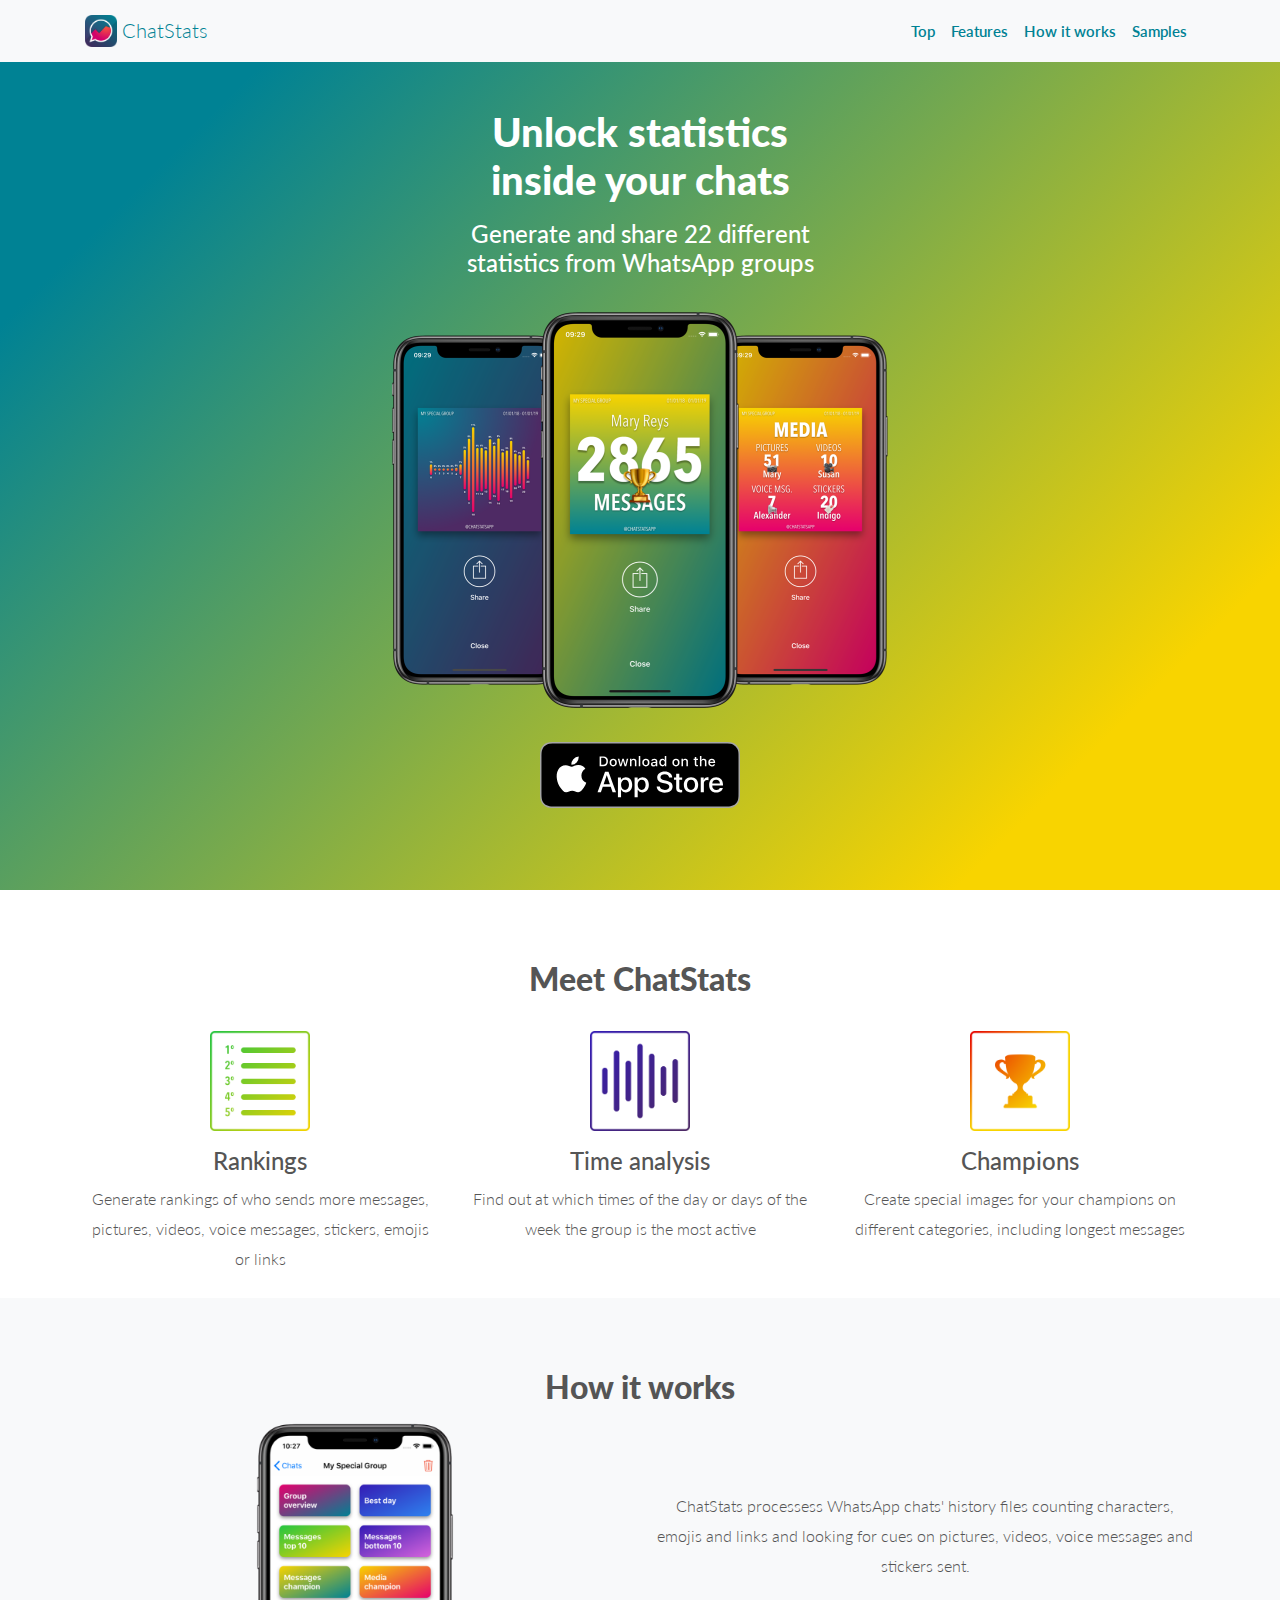
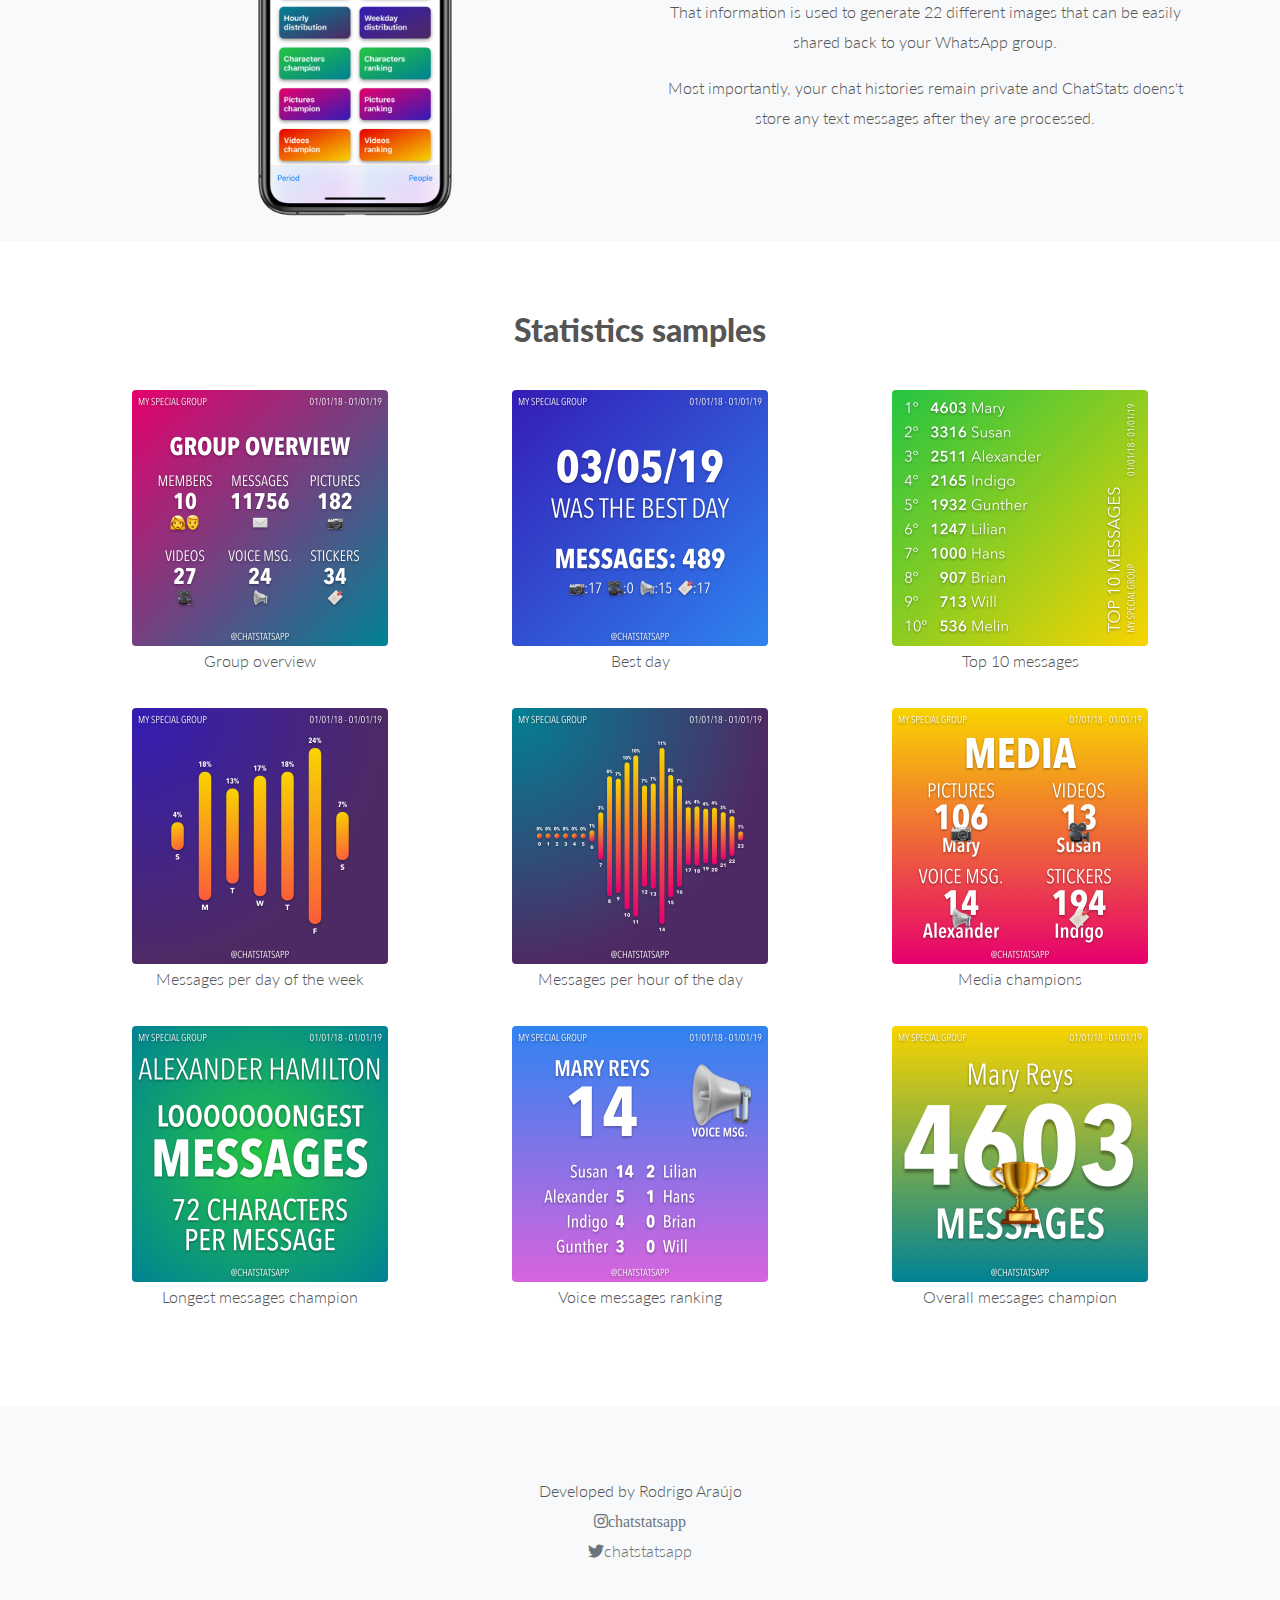
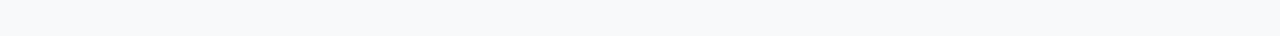
==== index.html @ 795584f9 "Adding favicon" ====
<!doctype html>
<html lang="en">
    <head>
        <!-- Required meta tags -->
        <meta charset="utf-8">
        <meta name="viewport" content="width=device-width, initial-scale=1, shrink-to-fit=no">
 
        <title>ChatStats – Unlock statistics inside your chats</title>
 
        <!-- CSS -->
        <link href="https://fonts.googleapis.com/css?family=Lato:400,900" rel="stylesheet">
        <link rel="stylesheet" href="https://maxcdn.bootstrapcdn.com/bootstrap/4.0.0/css/bootstrap.min.css" integrity="sha384-Gn5384xqQ1aoWXA+058RXPxPg6fy4IWvTNh0E263XmFcJlSAwiGgFAW/dAiS6JXm" crossorigin="anonymous">
        <link rel="stylesheet" href="https://use.fontawesome.com/releases/v5.0.6/css/all.css">
        <link rel="stylesheet" href="assets/css/styles.css">
        
        <!-- Favicon and touch icons -->
        <link rel="apple-touch-icon" sizes="180x180" href="assets/ico/apple-touch-icon.png">
        <link rel="icon" type="image/png" sizes="32x32" href="assets/ico/favicon-32x32.png">
        <link rel="icon" type="image/png" sizes="16x16" href="assets/ico/favicon-16x16.png">
        <link rel="manifest" href="assets/ico/site.webmanifest">
        <link rel="mask-icon" href="assets/ico/safari-pinned-tab.svg" color="#5bbad5">
        <meta name="msapplication-TileColor" content="#da532c">
        <meta name="theme-color" content="#ffffff">

    </head>
 
    <body>
        <!-- beginning of the page's code -->

        <!-- Top menu -->
        <nav class="navbar fixed-top navbar-expand-md bg-light navbar-light">
            <div class="container">
                <a class="navbar-brand" href="index.html">
                    <img src="assets/img/logo.png" width="32" height="32" class="d-inline-block align-top" alt="">
                    <span>ChatStats</span>
                </a>
                <button class="navbar-toggler" type="button" data-toggle="collapse" data-target="#navbarNav" aria-controls="navbarNav" aria-expanded="false" aria-label="Toggle navigation">
                    <span class="navbar-toggler-icon"></span>
                </button>
                <div class="collapse navbar-collapse" id="navbarNav">
                    <ul class="navbar-nav ml-auto">
                        <li class="nav-item">
                            <a class="nav-link scroll-link" href="#top-content">Top</a>
                        </li>
                        <li class="nav-item">
                            <a class="nav-link scroll-link" href="#features">Features</a>
                        </li>
                        <li class="nav-item">
                            <a class="nav-link scroll-link" href="#how-it-works">How it works</a>
                        </li>
                        <li class="nav-item">
                            <a class="nav-link scroll-link" href="#samples">Samples</a>
                        </li>
                    </ul>
                </div>
            </div>
        </nav>
 
        <!-- Top content -->
        <div id="top-content" class="top-content">
            <div class="container">
                <div class="row my-2">
                    <div class="col">
                        <h1 class="d-none d-md-block">Unlock statistics<br>inside your chats</h1>
                        <h1 class="d-md-none">Unlock statistics inside your chats</h1>
                    </div>
                </div>
                <div class="row my-2">
                    <div class="col">
                        <h4 class="d-none d-md-block">Generate and share 22 different<br>statistics from WhatsApp groups</h4>
                        <h4 class="d-md-none">Generate and share 22 different statistics from WhatsApp groups</h4>
                    </div>
                </div>
                <div class="row my-4">
                        <div class="col">
                            <img src="assets/img/hero.png" class="img-fluid" width="500" alt="">
                        </div>
                </div>
                <div class="row my-4 py-2">
                    <div class="col">
                        <a class="" href="https://chatstats.app">
                            <img src="assets/img/downloadAppStore.svg" width="200" alt="">
                        </a>
                    </div>
                </div>
            </div>            
        </div>

        <div id="features" class="pb-0">
            <div class="container">
                <div class="row mb-2">
                    <div class="col">
                        <h2>Meet ChatStats</h2>
                    </div>
                </div>
                <div class="row">
                    <div class="col-md-4">
                        <div class="row mt-3">
                            <div class="col">
                                <img src="assets/img/feature1.png" class="img-fluid" width="100" alt="">
                            </div>
                        </div>
                        <div class="row mt-3">
                            <div class="col">
                                <h4>Rankings</h4>
                            </div>
                        </div>
                        <div class="row mb-4">
                            <div class="col">
                                <span>Generate rankings of who sends more messages, pictures, videos, voice messages, stickers, emojis or links</span>
                            </div>
                        </div>
                    </div>
                    <div class="col-md-4">
                        <div class="row mt-3">
                            <div class="col">
                                <img src="assets/img/feature2.png" class="img-fluid" width="100" alt="">
                            </div>
                        </div>
                        <div class="row mt-3">
                            <div class="col">
                                <h4>Time analysis</h4>
                            </div>
                        </div>
                        <div class="row mb-4">
                            <div class="col">
                                <span>Find out at which times of the day or days of the week the group is the most active</span>
                            </div>
                        </div>
                    </div>
                    <div class="col-md-4">
                        <div class="row mt-3">
                            <div class="col">
                                <img src="assets/img/feature3.png" class="img-fluid" width="100" alt="">
                            </div>
                        </div>
                        <div class="row mt-3">
                            <div class="col">
                                <h4>Champions</h4>
                            </div>
                        </div>
                        <div class="row mb-4">
                            <div class="col">
                                <span>Create special images for your champions on different categories, including longest messages</span>
                            </div>
                        </div>
                    </div>
                </div>
            </div>
        </div>

        <div id="how-it-works" class="bg-light pb-0">
            <div class="container">
                <div class="row mb-2">
                    <div class="col">
                        <h2>How it works</h2>
                    </div>
                </div>                
                <div class="row align-items-center">
                    <div class="col-6 d-none d-md-block pb-4">
                        <img src="assets/img/stats_menu.png" alt="" class="img-fluid" width="200">
                    </div>
                    <div class="col-6 d-none d-md-block pb-4">
                        <p>ChatStats processess WhatsApp chats' history files counting characters, emojis and links and looking for cues on pictures, videos, voice messages and stickers sent.</p>
                        <p>That information is used to generate 22 different images that can be easily shared back to your WhatsApp group.</p>
                        <p>Most importantly, your chat histories remain private and ChatStats doens't store any text messages after they are processed.</p>
                    </div>
                    <div class="col-12 d-md-none">
                        <p>ChatStats processess WhatsApp chats' history files counting characters, emojis and links and looking for cues on pictures, videos, voice messages and stickers sent.</p>
                        <p>That information is used to generate 22 different images that can be easily shared back to your WhatsApp group.</p>
                        <p>Most importantly, your chat histories remain private and ChatStats doens't store any text messages after they are processed.</p>
                    </div>    
                    <div class="col-12 d-md-none">
                        <img src="assets/img/stats_menu_small.png" alt="" class="img-fluid" width="350">
                    </div>
                </div>
            </div>
        </div>

        <div id="samples">
            <div class="container">
                <div class="row">
                    <div class="col">
                        <h2>Statistics samples</h2>
                    </div>
                </div>               
                <div class="d-none d-md-block mt-4"> 
                    <div class="row py-2">
                        <div class="col-4">
                            <img src="assets/img/samples/1_overview.jpg" class="img-fluid rounded" width="256" alt="">
                            <p>Group overview</p>
                        </div>
                        <div class="col-4">
                            <img src="assets/img/samples/2_best.jpg" class="img-fluid rounded" width="256" alt="">
                            <p>Best day</p>
                        </div>
                        <div class="col-4">
                            <img src="assets/img/samples/3_top10.jpg" class="img-fluid rounded" width="256" alt="">
                            <p>Top 10 messages</p>
                        </div>
                    </div>                
                    <div class="row py-2">
                        <div class="col-4">
                            <img src="assets/img/samples/4_weekly.jpg" class="img-fluid rounded" width="256" alt="">
                            <p>Messages per day of the week</p>
                        </div>
                        <div class="col-4">
                            <img src="assets/img/samples/5_hourly.jpg" class="img-fluid rounded" width="256" alt="">
                            <p>Messages per hour of the day</p>
                        </div>
                        <div class="col-4">
                            <img src="assets/img/samples/6_media.jpg" class="img-fluid rounded" width="256" alt="">
                            <p>Media champions</p>
                        </div>
                    </div>                
                    <div class="row py-2">
                        <div class="col-4">
                            <img src="assets/img/samples/7_longest.jpg" class="img-fluid rounded" width="256" alt="">
                            <p>Longest messages champion</p>
                        </div>
                        <div class="col-4">
                            <img src="assets/img/samples/8_audios.jpg" class="img-fluid rounded" width="256" alt="">
                            <p>Voice messages ranking</p>
                        </div>
                        <div class="col-4">
                            <img src="assets/img/samples/9_champion.jpg" class="img-fluid rounded" width="256" alt="">
                            <p>Overall messages champion</p>
                        </div>
                    </div>
                </div>
                <div class="d-md-none mt-4"> 
                    <div class="row">
                        <div class="col-6">
                            <img src="assets/img/samples/1_overview.jpg" class="img-fluid rounded" width="256" alt="">
                            <p class="">Group overview</p>
                        </div>
                        <div class="col-6">
                            <img src="assets/img/samples/2_best.jpg" class="img-fluid rounded" width="256" alt="">
                            <p class="">Best day</p>
                        </div>
                    </div>                
                    <div class="row">
                        <div class="col-6">
                            <img src="assets/img/samples/3_top10.jpg" class="img-fluid rounded" width="256" alt="">
                            <p class="">Top 10 messages</p>
                        </div>
                        <div class="col-6">
                            <img src="assets/img/samples/6_media.jpg" class="img-fluid rounded" width="256" alt="">
                            <p class="">Media champions</p>
                        </div>
                    </div>
                    <div class="row">
                        <div class="col-6">
                            <img src="assets/img/samples/4_weekly.jpg" class="img-fluid rounded" width="256" alt="">
                            <p class="">Messages per day of the week</p>
                        </div>
                        <div class="col-6">
                            <img src="assets/img/samples/5_hourly.jpg" class="img-fluid rounded" width="256" alt="">
                            <p class="">Messages per hour of the day</p>
                        </div>
                    </div>                
                    <div class="row">
                        <div class="col-6">
                            <img src="assets/img/samples/7_longest.jpg" class="img-fluid rounded" width="256" alt="">
                            <p class="">Longest messages champion</p>
                        </div>
                        <div class="col-6">
                            <img src="assets/img/samples/9_champion.jpg" class="img-fluid rounded" width="256" alt="">
                            <p class="">Overall messages champion</p>
                        </div>
                    </div>
                </div>
            </div>
        </div>

        <div id="footer" class="bg-light">
            <div class="container">
                <div class="row">
                    <div class="col">
                        <p class="m-0 p-0">Developed by Rodrigo Araújo</p>
                        <p class="m-0 p-0">
                            <a href="https://www.instagram.com/chatstatsapp/" class="text-secondary"><i class="fab fa-instagram">chatstatsapp</i></a>
                        </p>
                        <p class="m-0 p-0">
                            <a href="https://twitter.com/chatstatsapp" class="text-secondary"><i class="fab fa-twitter"></i>chatstatsapp</a>
                        </p>
                    </div>
                </div>
            </div>
        </div>

        <!-- Javascript -->
        <script src="assets/js/jquery-3.2.1.min.js"></script>
        <script src="assets/js/jquery-migrate-3.0.0.min.js"></script>
        <script src="https://cdnjs.cloudflare.com/ajax/libs/popper.js/1.12.9/umd/popper.min.js" integrity="sha384-ApNbgh9B+Y1QKtv3Rn7W3mgPxhU9K/ScQsAP7hUibX39j7fakFPskvXusvfa0b4Q" crossorigin="anonymous"></script>
        <script src="https://maxcdn.bootstrapcdn.com/bootstrap/4.0.0/js/bootstrap.min.js" integrity="sha384-JZR6Spejh4U02d8jOt6vLEHfe/JQGiRRSQQxSfFWpi1MquVdAyjUar5+76PVCmYl" crossorigin="anonymous"></script>
        <!-- <script src="assets/js/jquery.backstretch.min.js"></script> -->
        <!-- <script src="assets/js/wow.min.js"></script> -->
        <!-- <script src="assets/js/retina-1.1.0.min.js"></script> -->
        <!-- <script src="assets/js/waypoints.min.js"></script> -->
        <script src="assets/js/scripts.js"></script>
    </body>
</html>
---- assets/css/styles.css ----
body {
    font-family: "Lato", "Helvetica Neue", "Helvetica", sans-serif;
    font-size: 16px;
    font-weight: 300;
    color: #555;
    line-height: 30px;
    text-align: center;
}
 
strong { font-weight: 600; }
 
a, a:hover, a:focus {
    color: #9b59b6;
    text-decoration: none;
    transition: all .3s;
}
 
h1, h2 {
    font-weight: 900;
}
 
/***** Top menu *****/
 
.navbar {
    /* background: #fff; */
    -o-transition: all .6s;
    -moz-transition: all .6s;
    -webkit-transition: all .6s;
    -ms-transition: all .6s;
    transition: all .6s;
    backface-visibility: hidden;
}
 
.navbar-light .navbar-nav {
    font-size: 15px;
    color: #008294;
    font-weight: 600;
}
 
.navbar-light .navbar-nav .nav-link {
    color: #008294;
    border: 0;
}
 
.navbar-light .navbar-nav .nav-link:hover {
    color: #6EB8C2;
}
 
.navbar-light .navbar-nav .nav-link:focus {
    color: #6EB8C2;
    outline: 0;
}
  
.navbar-light .navbar-brand {
    color: #008294;
}

/***** Top content *****/
 
.top-content {
    padding: 100px 0 50px 0;
    background: rgb(248,212,0);
    background: -moz-linear-gradient(315deg, rgba(248,212,0,1) 15%, rgba(121,170,76,1) 50%, rgba(0,130,148,1) 85%);
    background: -webkit-linear-gradient(315deg, rgba(248,212,0,1) 15%, rgba(121,170,76,1) 50%, rgba(0,130,148,1) 85%);
    background: linear-gradient(315deg, rgba(248,212,0,1) 15%, rgba(121,170,76,1) 50%, rgba(0,130,148,1) 85%);
    filter: progid:DXImageTransform.Microsoft.gradient(startColorstr="#f8d400",endColorstr="#008294",GradientType=1);
}
 
.top-content  h1{
    color: #fff;
}
.top-content {
    color: #fff;
}

#features, #how-it-works, #samples, #footer {
    padding: 70px 0;
}
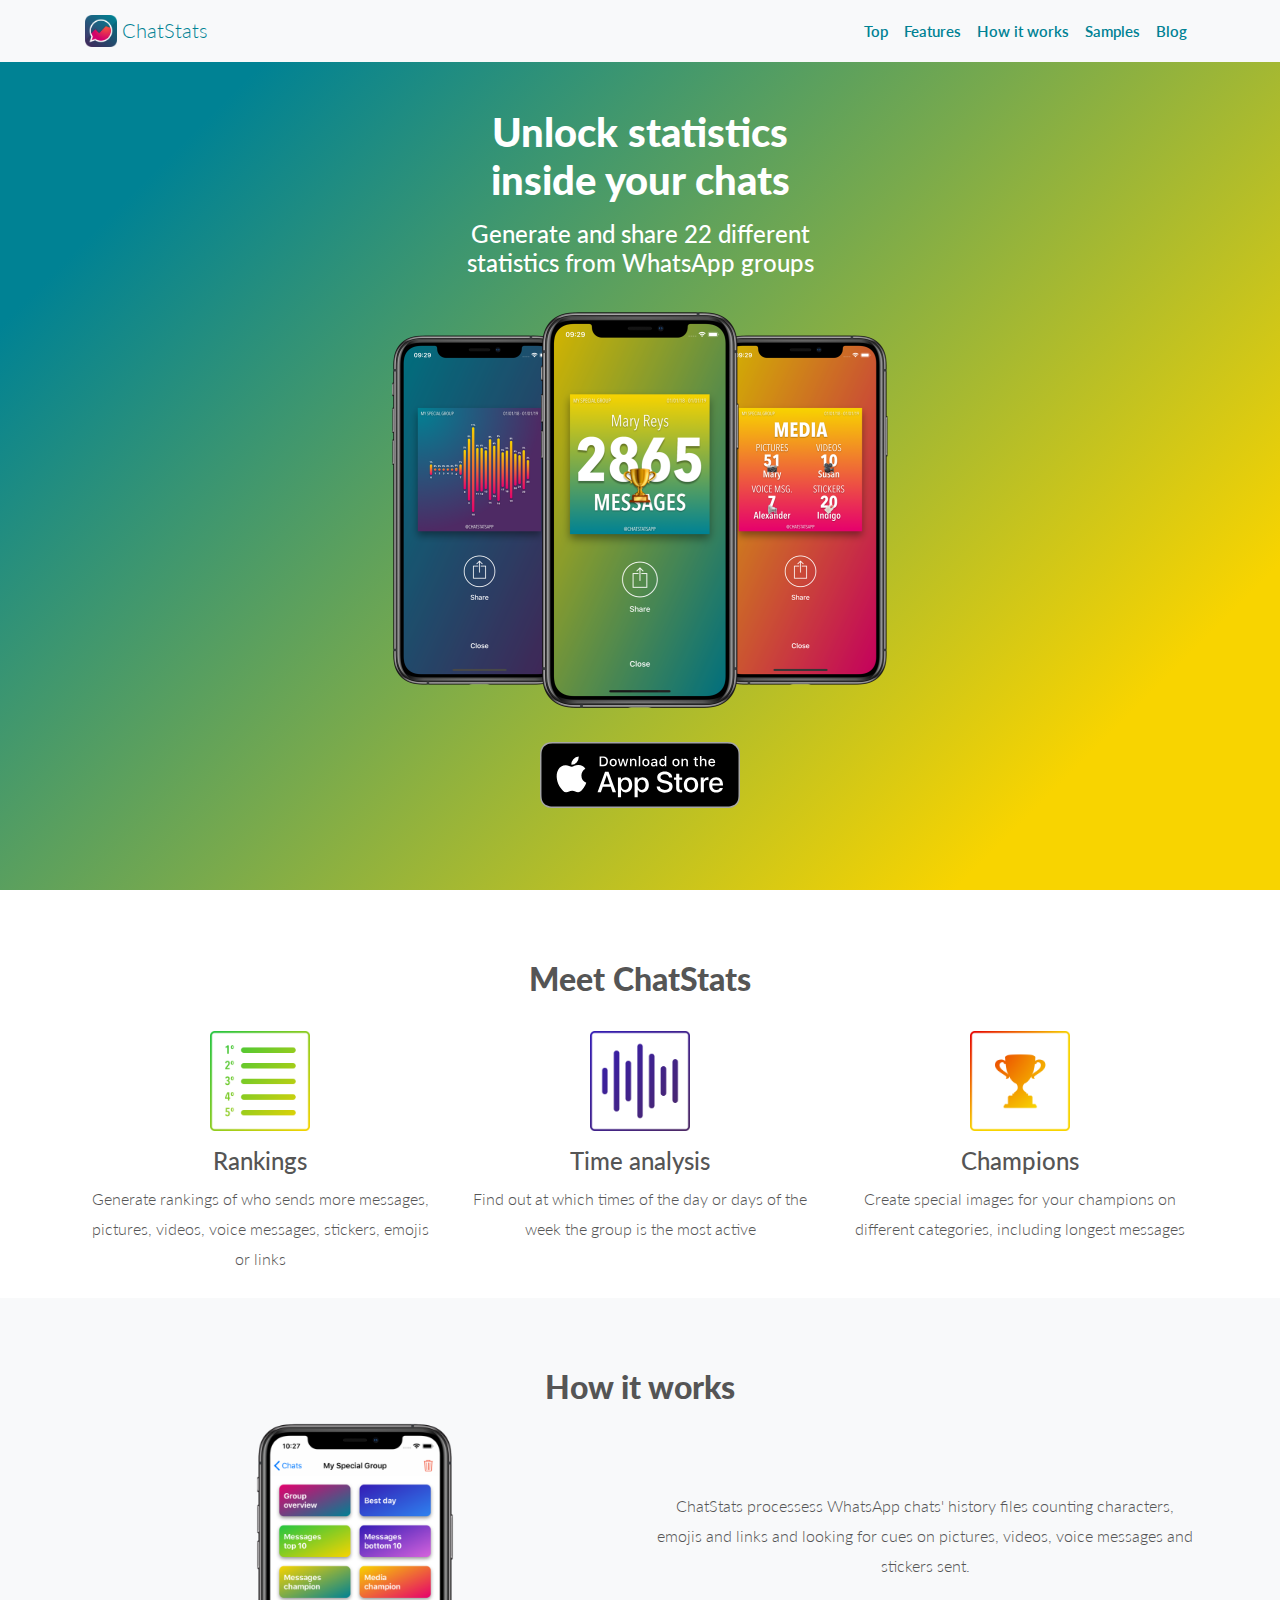
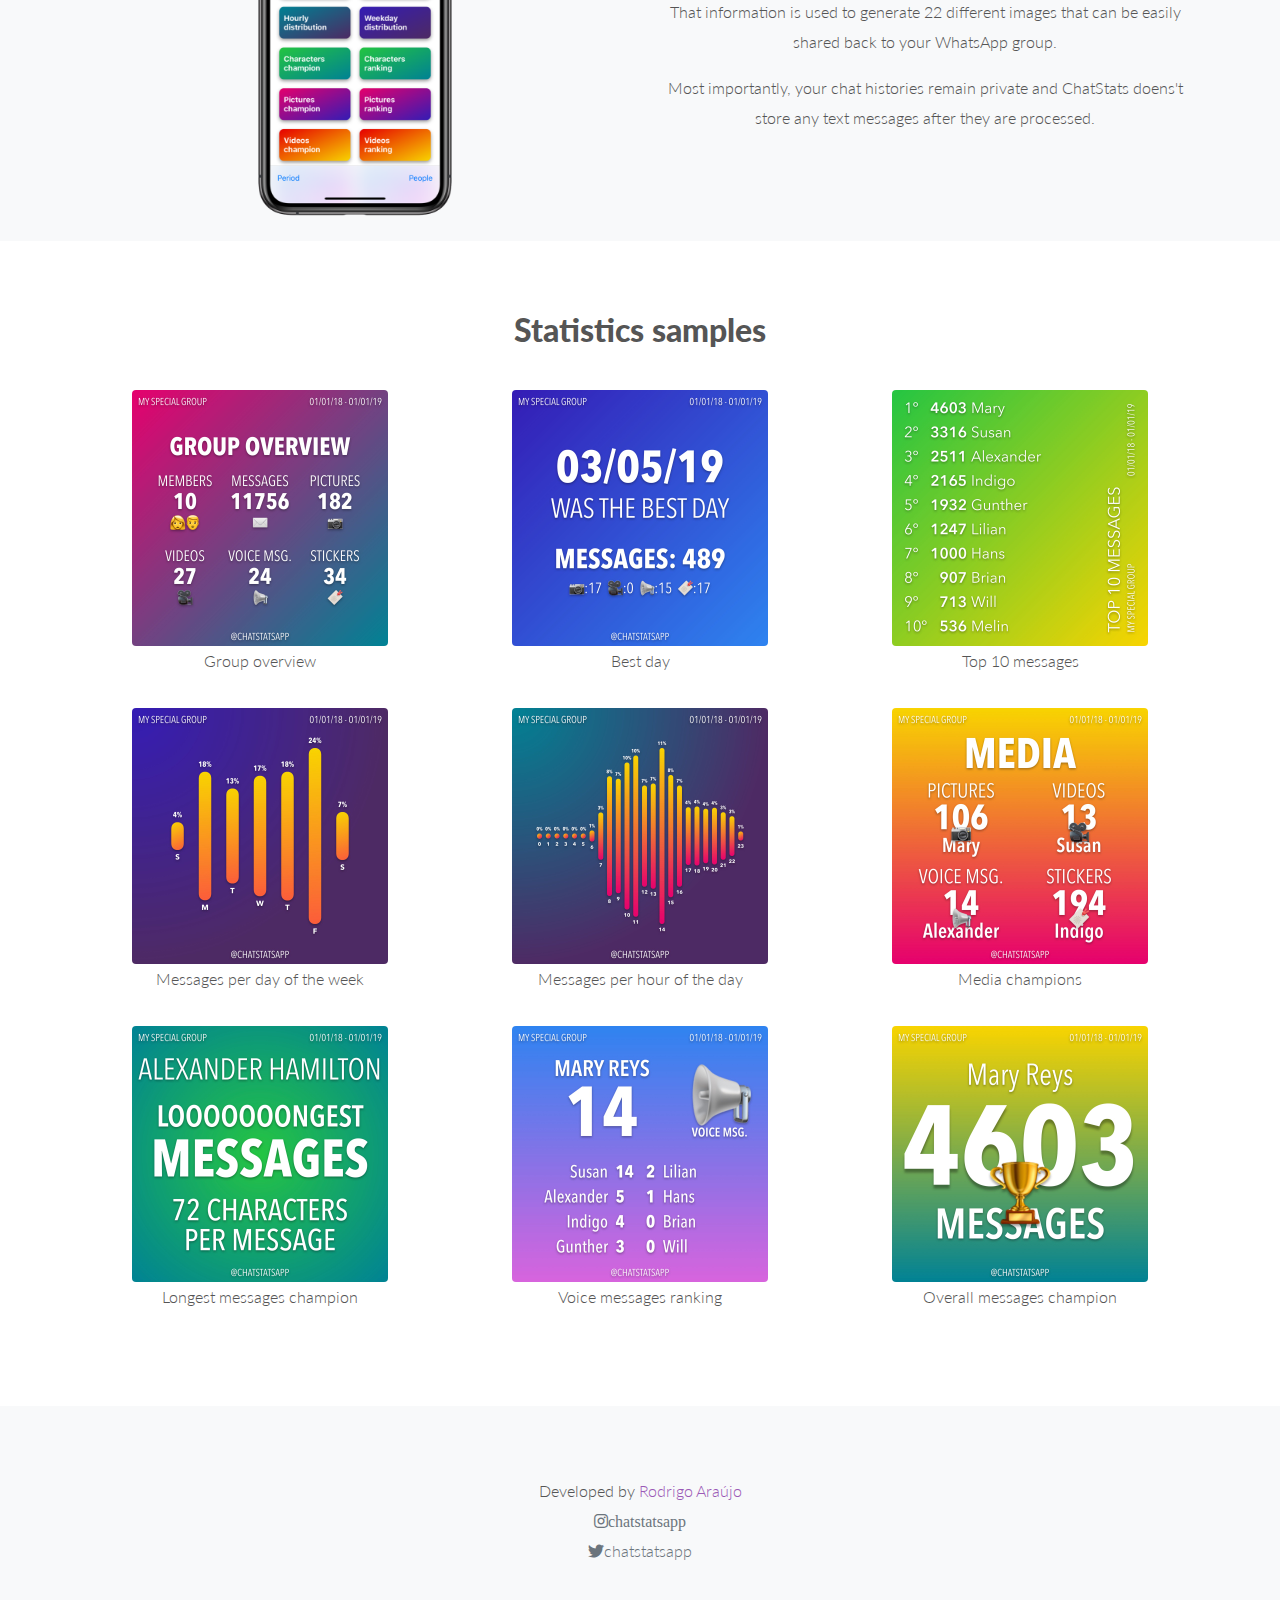
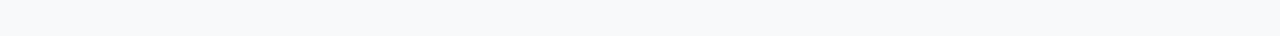
==== commit 48771a23: "Fixing footer and blog post" ====
--- a/index.html
+++ b/index.html
@@ -1,6 +1,16 @@
 <!doctype html>
 <html lang="en">
     <head>
+        <!-- Global site tag (gtag.js) - Google Analytics -->
+        <script async src="https://www.googletagmanager.com/gtag/js?id=UA-140139432-1"></script>
+        <script>
+          window.dataLayer = window.dataLayer || [];
+          function gtag(){dataLayer.push(arguments);}
+          gtag('js', new Date());
+
+          gtag('config', 'UA-140139432-1');
+        </script>
+
         <!-- Required meta tags -->
         <meta charset="utf-8">
         <meta name="viewport" content="width=device-width, initial-scale=1, shrink-to-fit=no">
@@ -51,6 +61,9 @@
                         <li class="nav-item">
                             <a class="nav-link scroll-link" href="#samples">Samples</a>
                         </li>
+                        <li class="nav-item">
+                            <a class="nav-link scroll-link" href="blog-en.html">Blog</a>
+                        </li>
                     </ul>
                 </div>
             </div>
@@ -78,7 +91,7 @@
                 </div>
                 <div class="row my-4 py-2">
                     <div class="col">
-                        <a class="" href="https://chatstats.app">
+                        <a class="" href="https://itunes.apple.com/br/app/chatstats/id1460322574?l=en&mt=8">
                             <img src="assets/img/downloadAppStore.svg" width="200" alt="">
                         </a>
                     </div>
@@ -277,7 +290,7 @@
             <div class="container">
                 <div class="row">
                     <div class="col">
-                        <p class="m-0 p-0">Developed by Rodrigo Araújo</p>
+                        <p class="m-0 p-0">Developed by <a href="https://twitter.com/rodrigoaraujo">Rodrigo Araújo</a></p>
                         <p class="m-0 p-0">
                             <a href="https://www.instagram.com/chatstatsapp/" class="text-secondary"><i class="fab fa-instagram">chatstatsapp</i></a>
                         </p>
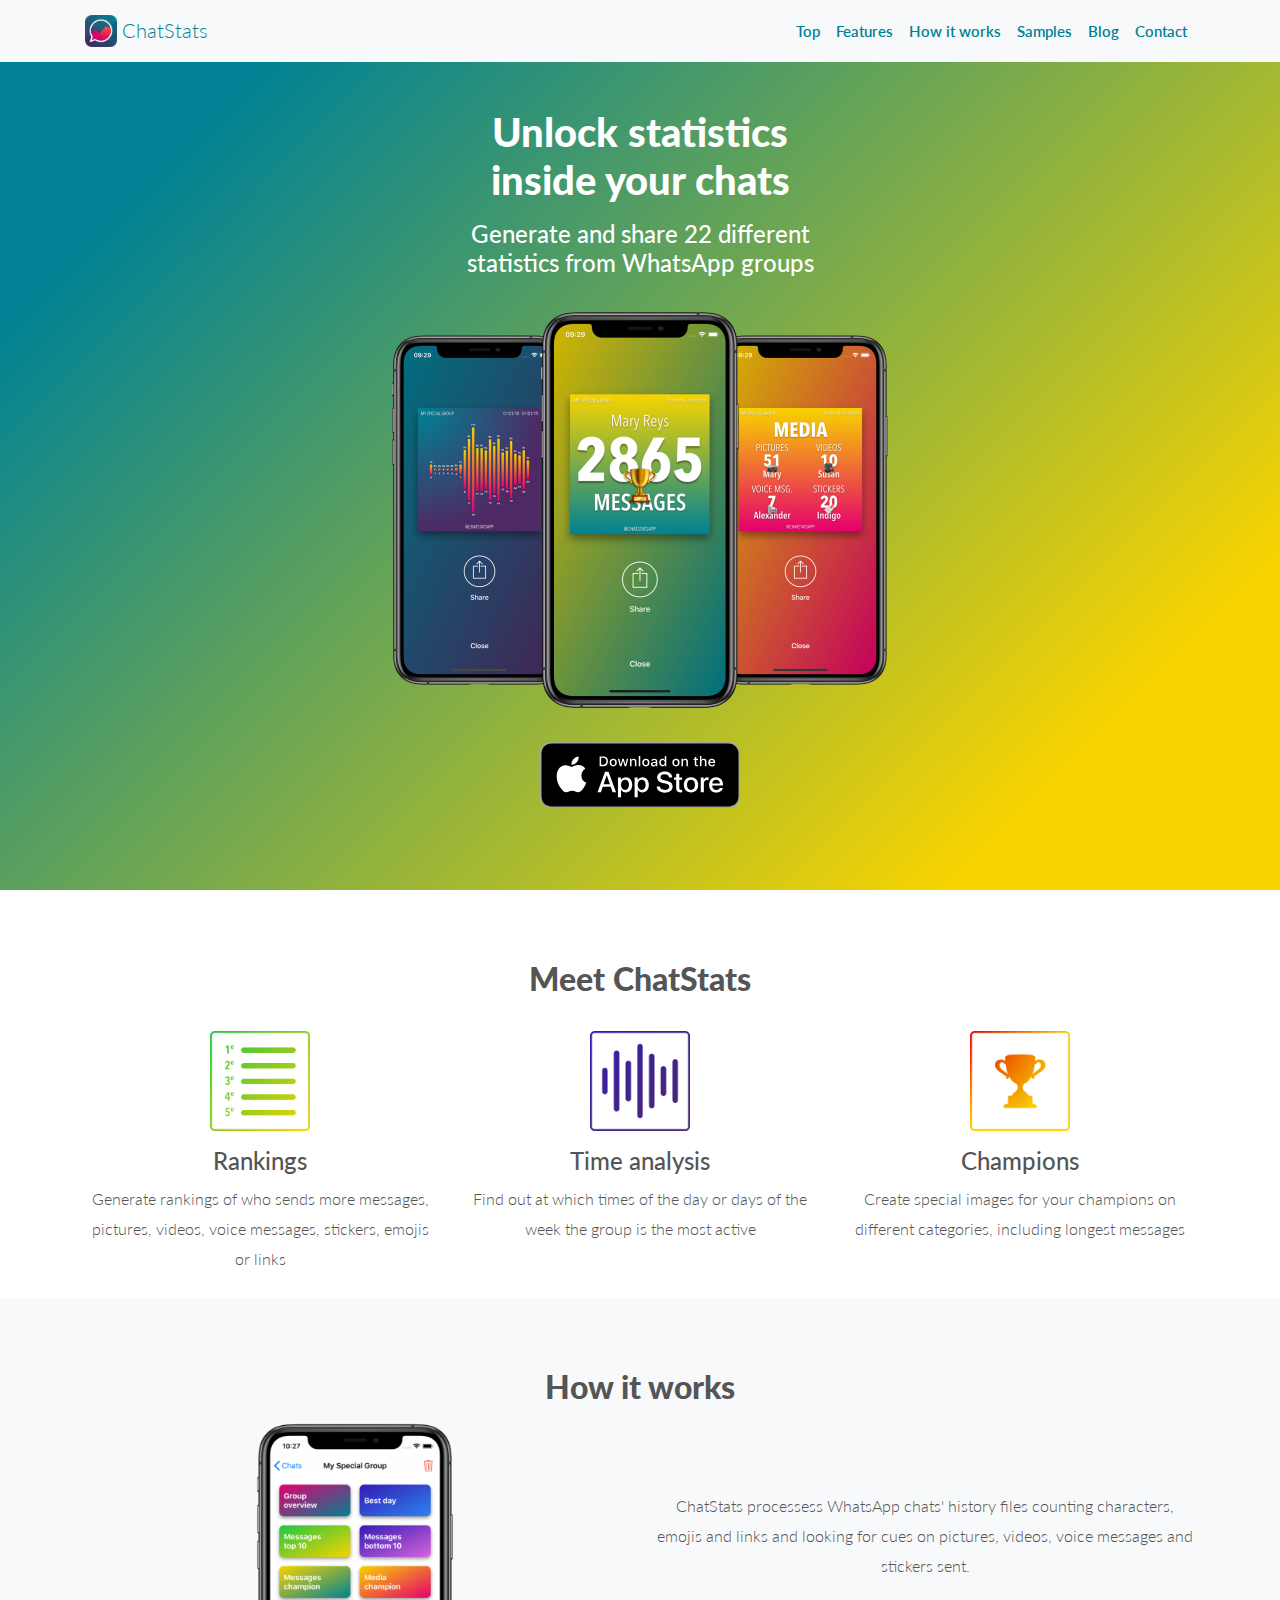
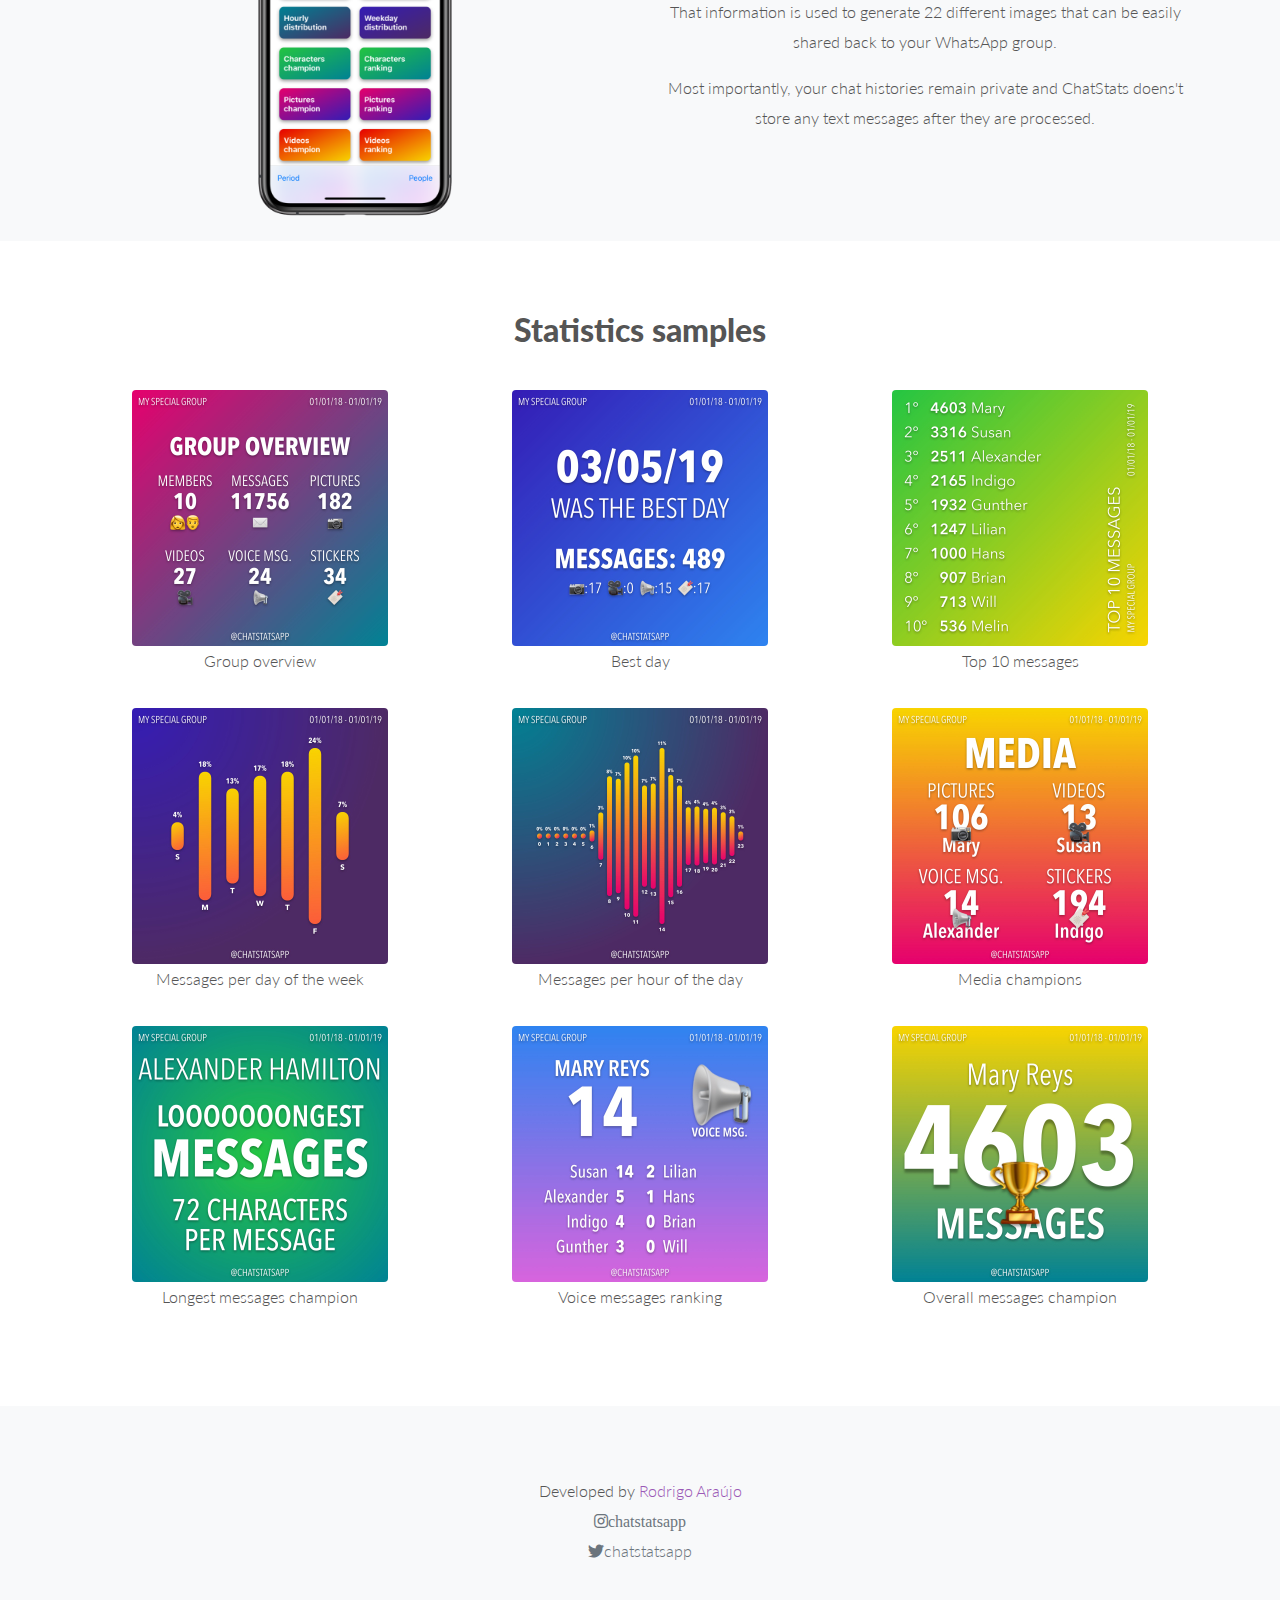
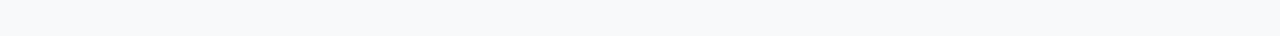
==== commit 5b2efaab: "Adding contact field" ====
--- a/index.html
+++ b/index.html
@@ -64,6 +64,9 @@
                         <li class="nav-item">
                             <a class="nav-link scroll-link" href="blog-en.html">Blog</a>
                         </li>
+                        <li class="nav-item">
+                            <a class="nav-link scroll-link" href="mailto:&#114;&#109;&#097;&#114;&#097;&#117;&#106;&#111;&#064;&#109;&#101;&#046;&#099;&#111;&#109;">Contact</a>
+                        </li>
                     </ul>
                 </div>
             </div>
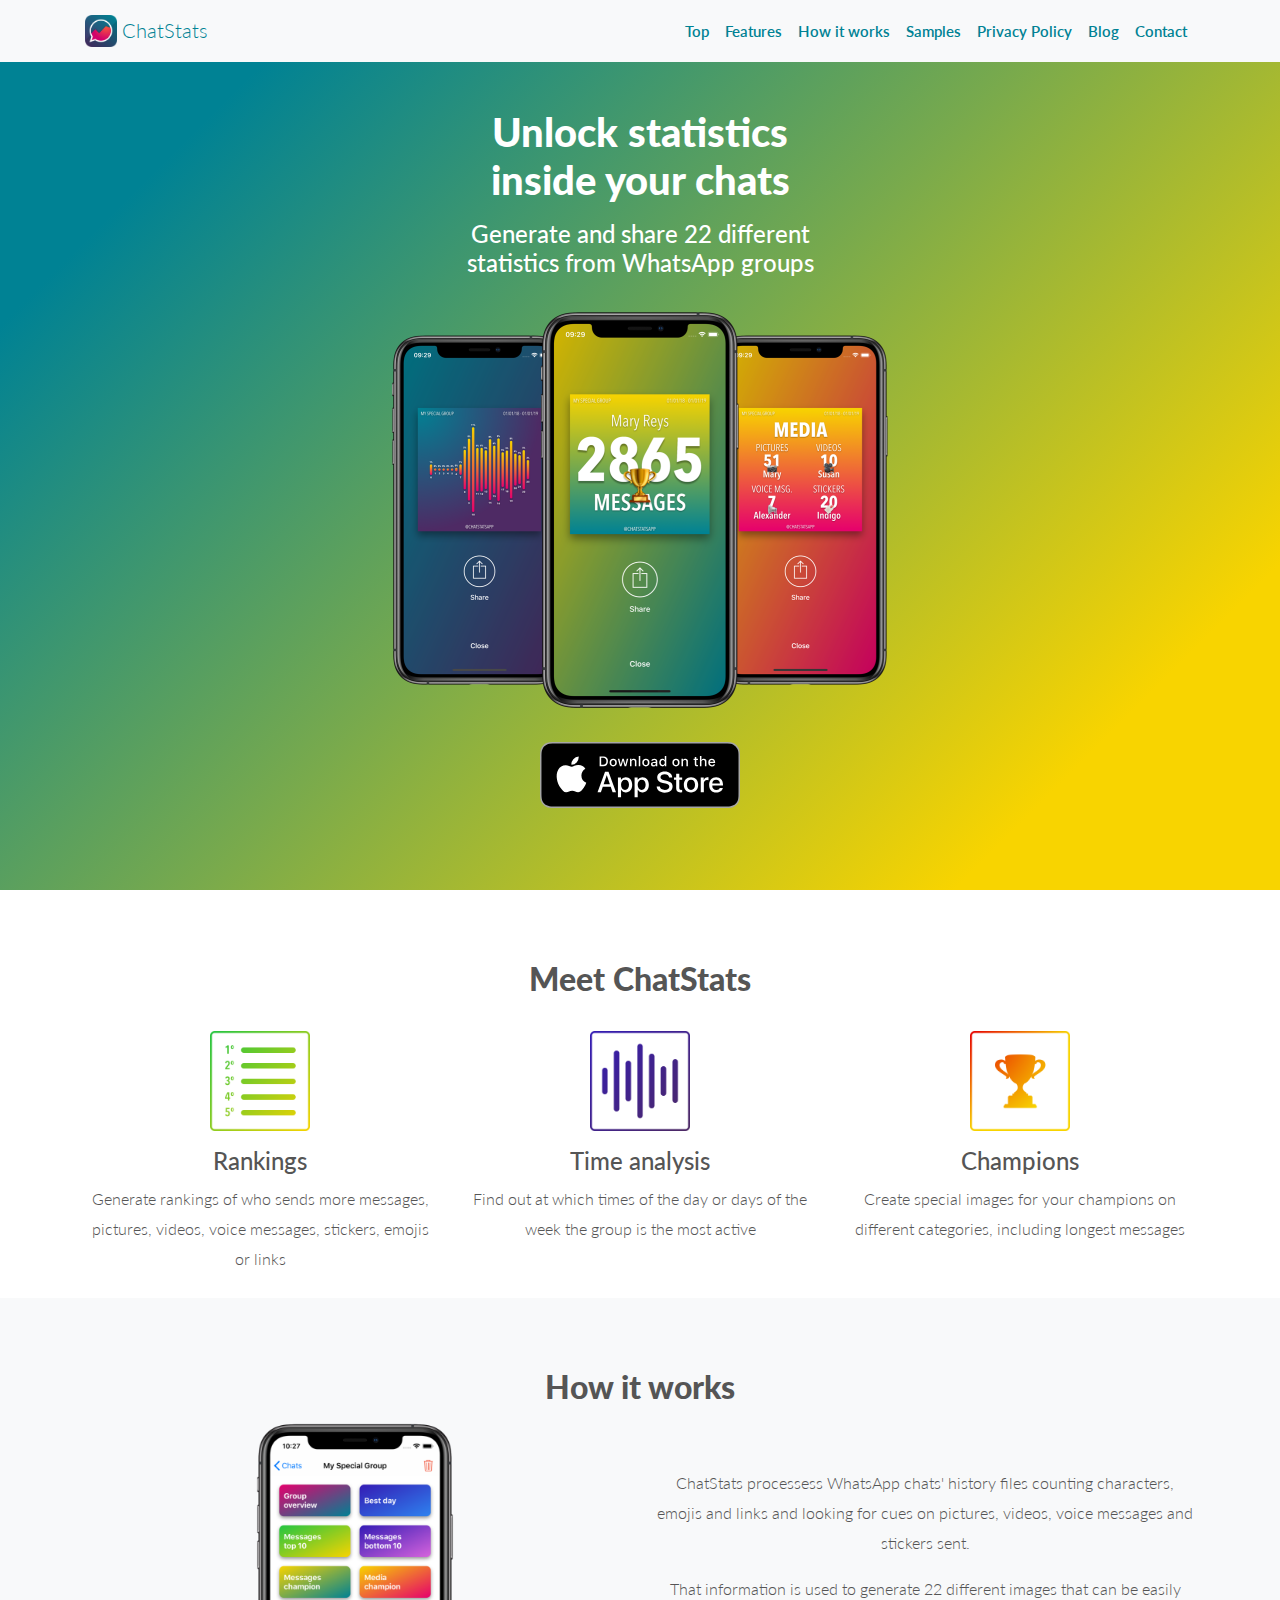
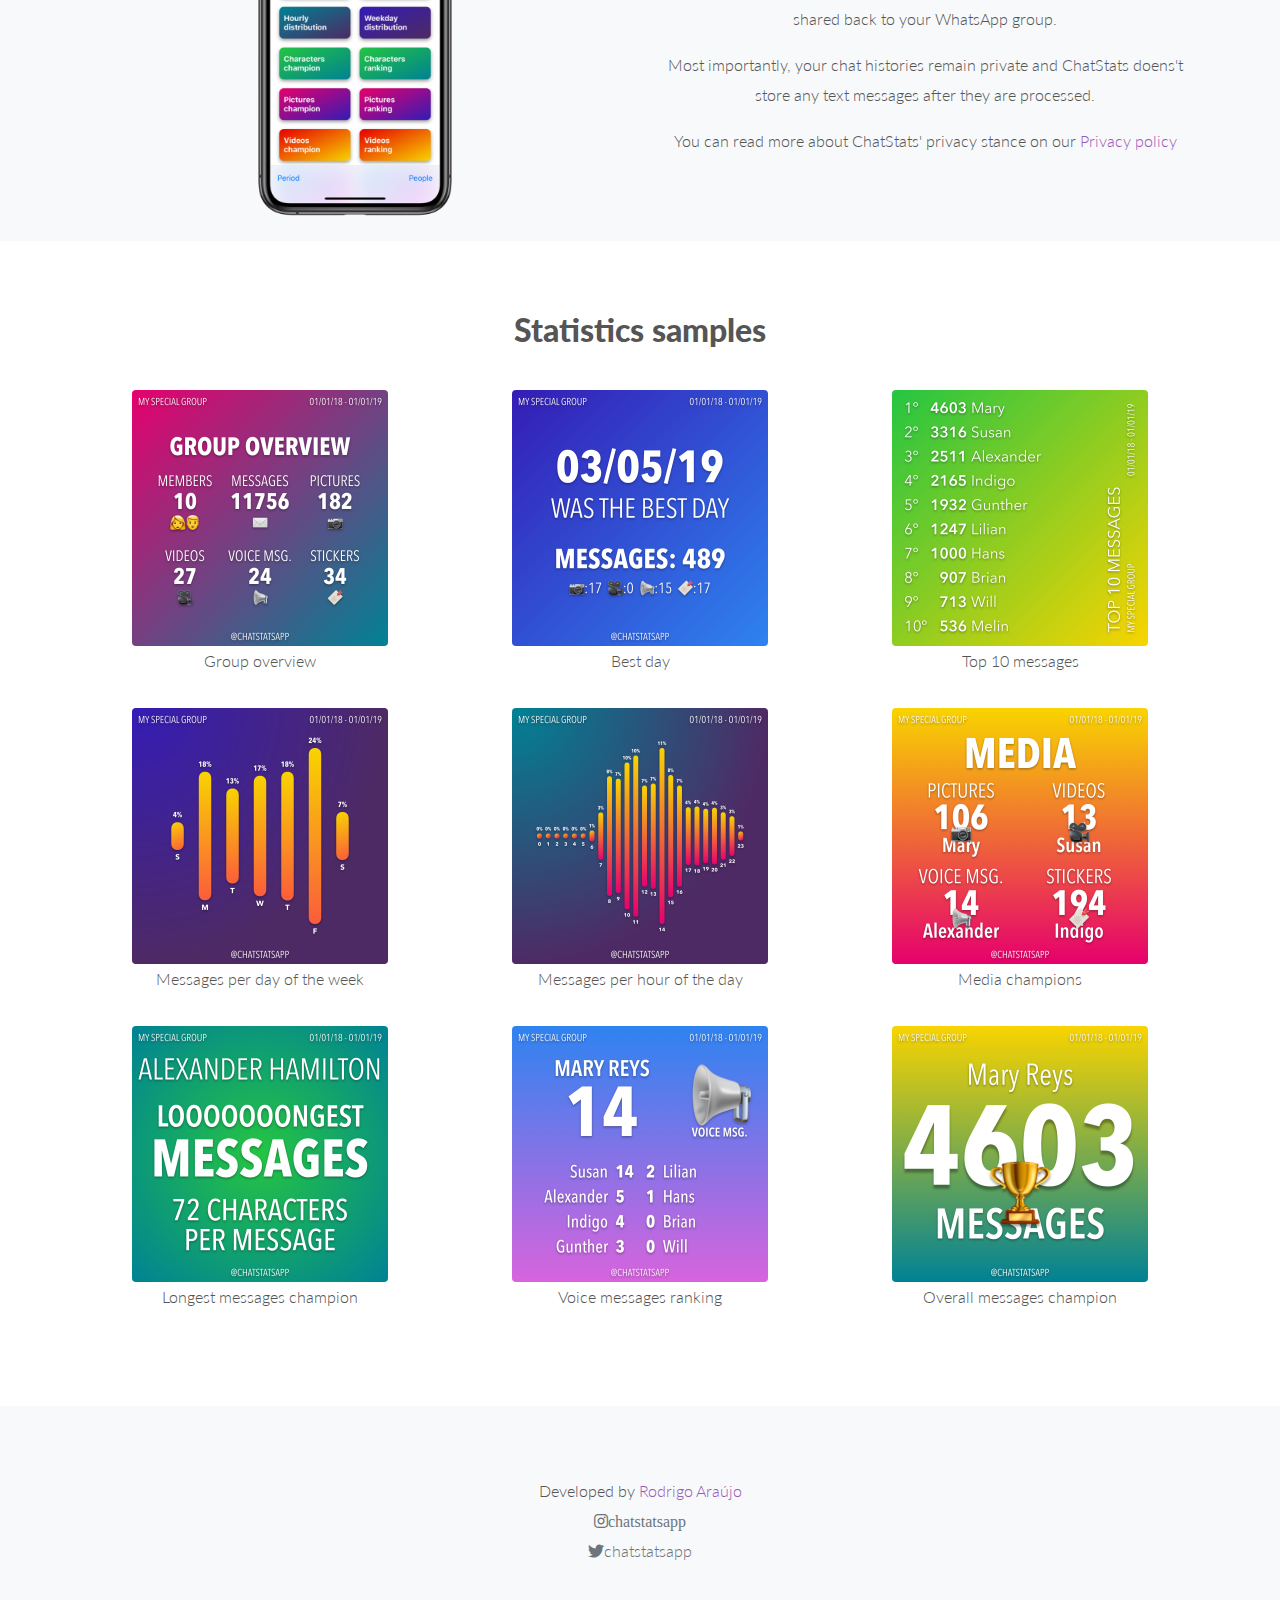
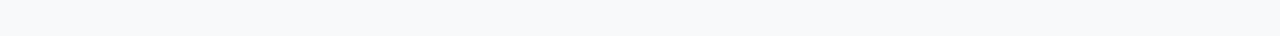
==== commit adcbee5d: "Adding mentions to the privacy policy" ====
--- a/index.html
+++ b/index.html
@@ -62,6 +62,9 @@
                             <a class="nav-link scroll-link" href="#samples">Samples</a>
                         </li>
                         <li class="nav-item">
+                            <a class="nav-link scroll-link" href="privacy-policy.html">Privacy Policy</a>
+                        </li>
+                        <li class="nav-item">
                             <a class="nav-link scroll-link" href="blog-en.html">Blog</a>
                         </li>
                         <li class="nav-item">
@@ -180,11 +183,13 @@
                         <p>ChatStats processess WhatsApp chats' history files counting characters, emojis and links and looking for cues on pictures, videos, voice messages and stickers sent.</p>
                         <p>That information is used to generate 22 different images that can be easily shared back to your WhatsApp group.</p>
                         <p>Most importantly, your chat histories remain private and ChatStats doens't store any text messages after they are processed.</p>
+                        <p>You can read more about ChatStats' privacy stance on our <a href="privacy-policy.html">Privacy policy</a></p>
                     </div>
                     <div class="col-12 d-md-none">
                         <p>ChatStats processess WhatsApp chats' history files counting characters, emojis and links and looking for cues on pictures, videos, voice messages and stickers sent.</p>
                         <p>That information is used to generate 22 different images that can be easily shared back to your WhatsApp group.</p>
                         <p>Most importantly, your chat histories remain private and ChatStats doens't store any text messages after they are processed.</p>
+                        <p>You can read more about ChatStats' privacy stance on our <a href="privacy-policy.html">Privacy policy</a></p>
                     </div>    
                     <div class="col-12 d-md-none">
                         <img src="assets/img/stats_menu_small.png" alt="" class="img-fluid" width="350">
